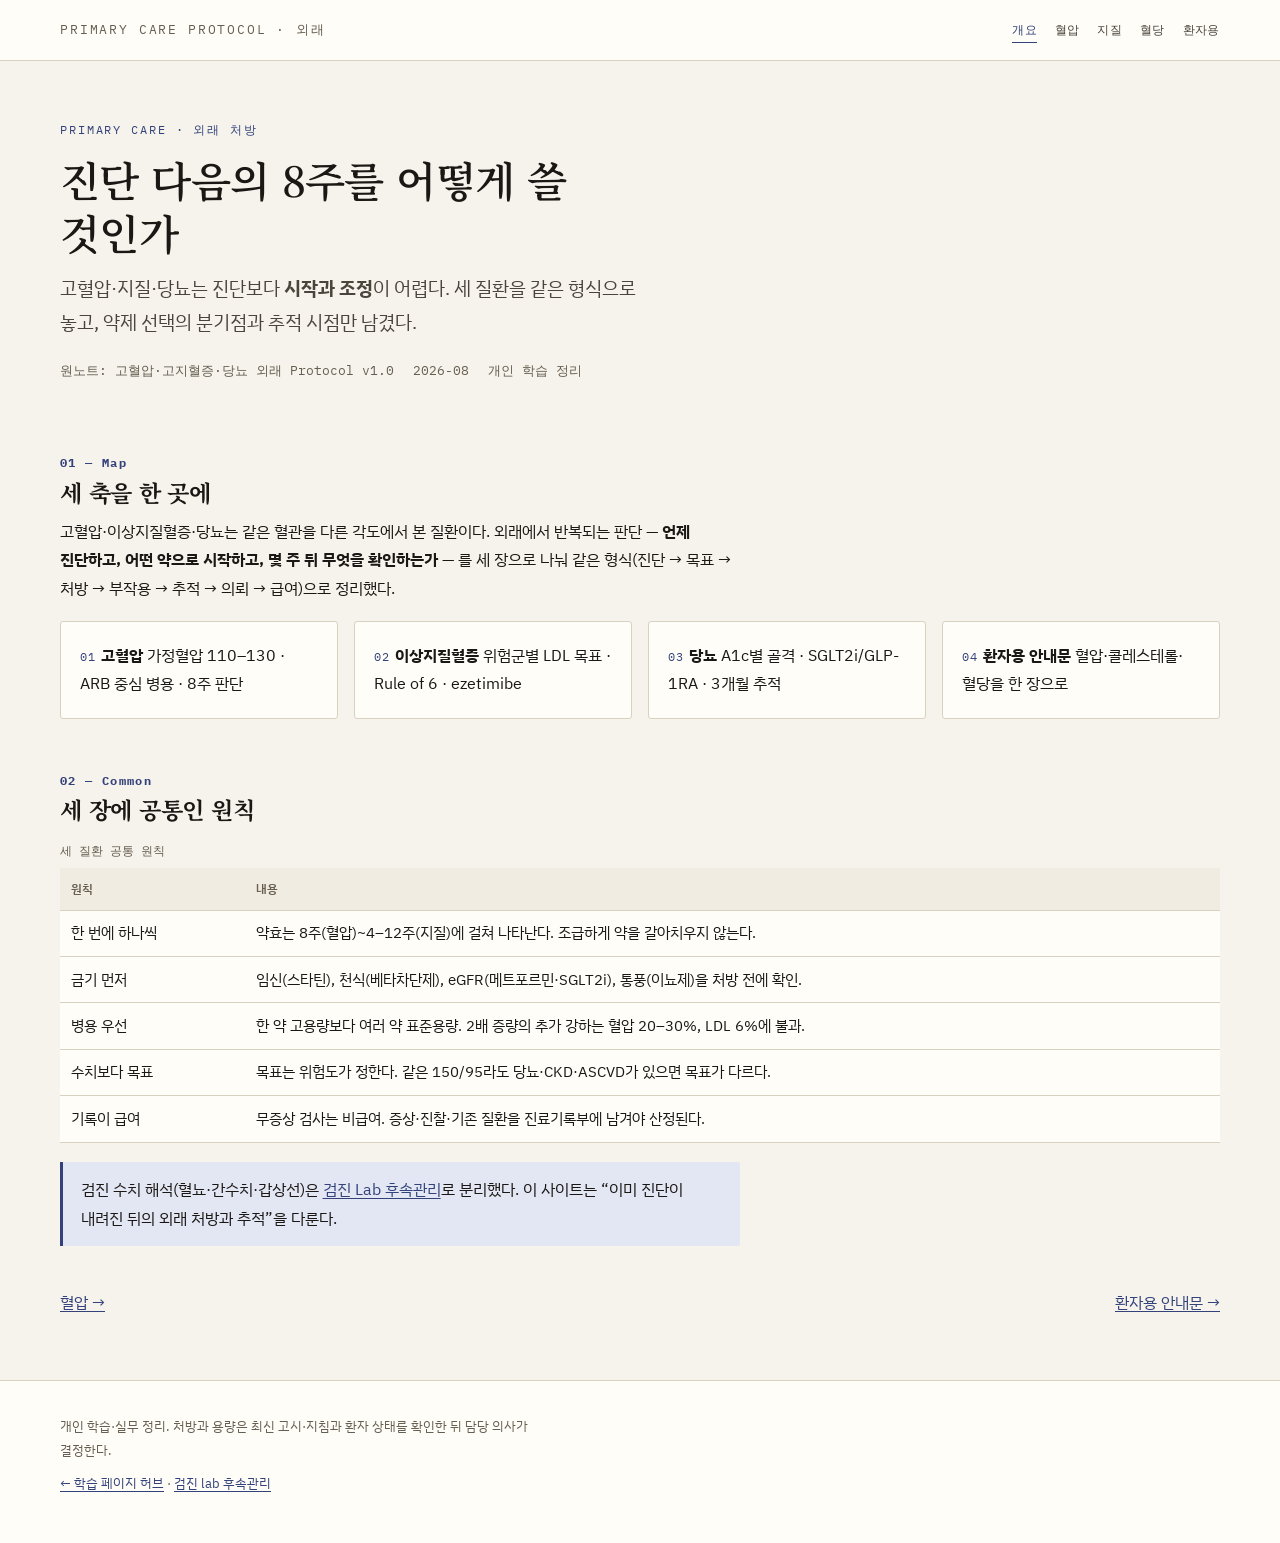
==== index.html @ f89b382a "feat: 외래 프로토콜 사이트 (혈압·지질·혈당·환자용 안내문) 원노트 외래 Protocol 3종 + 환자용 안내문 v1.2 를 장별로 정리. styles 는 lab-follow" ====
<!DOCTYPE html>
<html lang="ko">
<head>
<meta charset="utf-8">
<meta name="viewport" content="width=device-width, initial-scale=1">
<title>외래 프로토콜 — 고혈압·지질·당뇨</title>
<meta name="description" content="일차진료 외래에서 반복되는 고혈압·이상지질혈증·당뇨의 진단, 처방, 부작용 대처, 추적 타임라인을 정리한 개인 실무 노트.">
<meta property="og:title" content="외래 프로토콜 — 고혈압·지질·당뇨">
<meta property="og:description" content="일차진료 외래에서 반복되는 고혈압·이상지질혈증·당뇨의 진단, 처방, 부작용 대처, 추적 타임라인을 정리한 개인 실무 노트.">
<meta property="og:type" content="website">
<link rel="preconnect" href="https://fonts.googleapis.com">
<link rel="preconnect" href="https://fonts.gstatic.com" crossorigin>
<link href="https://fonts.googleapis.com/css2?family=IBM+Plex+Mono:wght@400;500&family=IBM+Plex+Sans+KR:wght@400;500;600&family=Noto+Serif+KR:wght@600&display=swap" rel="stylesheet">
<link rel="stylesheet" href="styles/tokens.css">
<link rel="stylesheet" href="styles/site.css">
<link rel="stylesheet" href="styles/theme.css">
</head>
<body>

<header class="masthead">
  <div class="wrap">
    <a class="brand" href="index.html">Primary Care Protocol · 외래</a>
    <nav class="nav" aria-label="장 이동">
      <a href="index.html" aria-current="page">개요</a>
      <a href="hypertension.html">혈압</a>
      <a href="lipid.html">지질</a>
      <a href="diabetes.html">혈당</a>
      <a href="handout.html">환자용</a>
    </nav>
  </div>
</header>

<main>
  <div class="wrap">

    <div class="hero">
      <p class="eyebrow">Primary care · 외래 처방</p>
      <h1>진단 다음의 8주를 어떻게 쓸 것인가</h1>
      <p class="lede">고혈압·지질·당뇨는 진단보다 <strong>시작과 조정</strong>이 어렵다. 세 질환을 같은 형식으로 놓고, 약제 선택의 분기점과 추적 시점만 남겼다.</p>
      <div class="meta"><span>원노트: 고혈압·고지혈증·당뇨 외래 Protocol v1.0</span><span>2026-08</span><span>개인 학습 정리</span></div>
    </div>


    <section aria-labelledby="s-map">
      <h2 id="s-map"><span class="num">01 — Map</span>세 축을 한 곳에</h2>
      <p>고혈압·이상지질혈증·당뇨는 같은 혈관을 다른 각도에서 본 질환이다. 외래에서 반복되는 판단
        — <strong>언제 진단하고, 어떤 약으로 시작하고, 몇 주 뒤 무엇을 확인하는가</strong> — 를
        세 장으로 나눠 같은 형식(진단 → 목표 → 처방 → 부작용 → 추적 → 의뢰 → 급여)으로 정리했다.</p>

      <div class="card-grid">
        <a class="card" href="hypertension.html">
          <span class="k">01</span>
          <b>고혈압</b>
          <span>가정혈압 110–130 · ARB 중심 병용 · 8주 판단</span>
        </a>
        <a class="card" href="lipid.html">
          <span class="k">02</span>
          <b>이상지질혈증</b>
          <span>위험군별 LDL 목표 · Rule of 6 · ezetimibe</span>
        </a>
        <a class="card" href="diabetes.html">
          <span class="k">03</span>
          <b>당뇨</b>
          <span>A1c별 골격 · SGLT2i/GLP-1RA · 3개월 추적</span>
        </a>
        <a class="card" href="handout.html">
          <span class="k">04</span>
          <b>환자용 안내문</b>
          <span>혈압·콜레스테롤·혈당을 한 장으로</span>
        </a>
      </div>
    </section>

    <section aria-labelledby="s-common">
      <h2 id="s-common"><span class="num">02 — Common</span>세 장에 공통인 원칙</h2>
      <div class="tbl-wrap">
        <table>
          <caption>세 질환 공통 원칙</caption>
          <thead><tr><th>원칙</th><th>내용</th></tr></thead>
          <tbody>
            <tr><td>한 번에 하나씩</td><td>약효는 8주(혈압)~4–12주(지질)에 걸쳐 나타난다. 조급하게 약을 갈아치우지 않는다.</td></tr>
            <tr><td>금기 먼저</td><td>임신(스타틴), 천식(베타차단제), eGFR(메트포르민·SGLT2i), 통풍(이뇨제)을 처방 전에 확인.</td></tr>
            <tr><td>병용 우선</td><td>한 약 고용량보다 여러 약 표준용량. 2배 증량의 추가 강하는 혈압 20–30%, LDL 6%에 불과.</td></tr>
            <tr><td>수치보다 목표</td><td>목표는 위험도가 정한다. 같은 150/95라도 당뇨·CKD·ASCVD가 있으면 목표가 다르다.</td></tr>
            <tr><td>기록이 급여</td><td>무증상 검사는 비급여. 증상·진찰·기존 질환을 진료기록부에 남겨야 산정된다.</td></tr>
          </tbody>
        </table>
      </div>
      <p class="note">검진 수치 해석(혈뇨·간수치·갑상선)은 <a href="https://kimhs950627.github.io/lab-followup/">검진 Lab 후속관리</a>로 분리했다.
        이 사이트는 “이미 진단이 내려진 뒤의 외래 처방과 추적”을 다룬다.</p>
    </section>

    <div class="pager">
      <a href="hypertension.html">혈압 →</a>
      <a href="handout.html">환자용 안내문 →</a>
    </div>
  </div>
</main>

<footer class="site">
  <div class="wrap">
    <p>개인 학습·실무 정리. 처방과 용량은 최신 고시·지침과 환자 상태를 확인한 뒤 담당 의사가 결정한다.</p>
    <p><a href="https://kimhs950627.github.io/">← 학습 페이지 허브</a> · <a href="https://kimhs950627.github.io/lab-followup/">검진 lab 후속관리</a></p>
  </div>
</footer>
</body>
</html>
---- styles/tokens.css ----
:root {
  --paper: #f6f3ec;
  --paper-2: #fffdf8;
  --ink: #1a1714;
  --ink-2: #4a443b;
  --muted: #665e50;
  --rule: #d9d1c0;
  --accent: #0f5f63;
  --accent-soft: #dcebea;
  --warn: #9c3d1d;
  --warn-soft: #f4e2d9;
  --ok: #3d6b3a;
  --font: "IBM Plex Sans KR", "Pretendard", "Apple SD Gothic Neo", system-ui, sans-serif;
  --mono: "IBM Plex Mono", ui-monospace, SFMono-Regular, Menlo, monospace;
  --serif: "Noto Serif KR", Georgia, serif;

  --step-0: 1rem;
  --step-1: 1.18rem;
  --step-2: 1.45rem;
  --step-3: 1.9rem;
  --step-4: 2.6rem;

  --gap: 1.5rem;
  --pad: clamp(1.75rem, 5vw, 2.75rem);
  --measure: 68ch;
}
---- styles/site.css ----
*,
*::before,
*::after { box-sizing: border-box; }

html { -webkit-text-size-adjust: 100%; }

body {
  margin: 0;
  background: var(--paper);
  color: var(--ink);
  font-family: var(--font);
  font-size: var(--step-0);
  line-height: 1.78;
  word-break: keep-all;
  line-break: strict;
  overflow-wrap: break-word;
  hyphens: none;
}

a { color: var(--accent); text-underline-offset: 0.2em; }
a:hover { color: var(--warn); }

.wrap {
  max-width: 78rem;
  margin: 0 auto;
  padding: 0 var(--pad);
}

/* ── 머리 ─────────────────────────────── */
.masthead {
  border-bottom: 1px solid var(--rule);
  background: var(--paper-2);
}
.masthead .wrap {
  display: flex;
  flex-wrap: wrap;
  align-items: baseline;
  justify-content: space-between;
  gap: 0.75rem;
  padding-top: 1.1rem;
  padding-bottom: 1.1rem;
}
.brand {
  font-family: var(--mono);
  font-size: 0.82rem;
  letter-spacing: 0.14em;
  text-transform: uppercase;
  color: var(--muted);
  text-decoration: none;
}
.nav { display: flex; flex-wrap: wrap; gap: 1.1rem; }
.nav a {
  font-family: var(--mono);
  font-size: 0.78rem;
  letter-spacing: 0.04em;
  color: var(--ink-2);
  text-decoration: none;
  border-bottom: 1px solid transparent;
  padding-bottom: 2px;
}
.nav a:hover,
.nav a[aria-current="page"] { border-bottom-color: var(--accent); color: var(--accent); }

/* ── 표제 ─────────────────────────────── */
.hero { padding: clamp(2rem, 6vw, 3.6rem) 0 1.2rem; }
.eyebrow {
  font-family: var(--mono);
  font-size: 0.74rem;
  letter-spacing: 0.16em;
  text-transform: uppercase;
  color: var(--accent);
  margin: 0 0 0.8rem;
}
h1 {
  font-family: var(--serif);
  font-weight: 600;
  font-size: clamp(1.9rem, 4.6vw, var(--step-4));
  line-height: 1.28;
  letter-spacing: -0.015em;
  margin: 0 0 0.8rem;
  max-width: 24ch;
}
.lede { font-size: var(--step-1); color: var(--ink-2); max-width: 56ch; margin: 0; }
.meta {
  margin-top: 1.2rem;
  font-family: var(--mono);
  font-size: 0.82rem;
  color: var(--muted);
  display: flex;
  flex-wrap: wrap;
  gap: 0.4rem 1.2rem;
}

/* ── 본문 ─────────────────────────────── */
main { padding-bottom: 4rem; }

section { margin-top: clamp(2.2rem, 5vw, 3.4rem); }
h2 {
  font-family: var(--serif);
  font-size: var(--step-2);
  line-height: 1.35;
  margin: 0 0 0.4rem;
  letter-spacing: -0.01em;
}
h2 .num {
  font-family: var(--mono);
  font-size: 0.72rem;
  letter-spacing: 0.12em;
  color: var(--accent);
  display: block;
  margin-bottom: 0.35rem;
}
h3 { font-size: var(--step-1); margin: 1.8rem 0 0.4rem; }
p { margin: 0.55rem 0; max-width: var(--measure); }
ul, ol { max-width: var(--measure); padding-left: 1.15rem; margin: 0.5rem 0; }
li { margin: 0.28rem 0; }
li::marker { color: var(--accent); }
strong { font-weight: 650; }
small { color: var(--muted); }

.card-grid {
  display: grid;
  grid-template-columns: repeat(auto-fit, minmax(15rem, 1fr));
  gap: 1rem;
  margin-top: 1.2rem;
}
.card {
  display: block;
  background: var(--paper-2);
  border: 1px solid var(--rule);
  border-radius: 3px;
  padding: 1.15rem 1.2rem 1.25rem;
  text-decoration: none;
  color: inherit;
  transition: border-color 140ms ease, transform 140ms ease;
}
.card:hover { border-color: var(--accent); transform: translateY(-2px); }
.card .k {
  font-family: var(--mono);
  font-size: 0.72rem;
  letter-spacing: 0.1em;
  color: var(--accent);
  text-transform: uppercase;
}
.card h3 { margin: 0.3rem 0 0.35rem; font-size: var(--step-1); }
.card p { font-size: 0.92rem; color: var(--ink-2); margin: 0; }

/* ── 도해 ─────────────────────────────── */
figure.flow {
  margin: 1.4rem 0 0;
  background: var(--paper-2);
  border: 1px solid var(--rule);
  border-radius: 3px;
  padding: 1rem 0.6rem 0.6rem;
}
figure.flow svg { width: 100%; height: auto; display: block; }
figure.flow figcaption {
  font-family: var(--mono);
  font-size: 0.72rem;
  color: var(--muted);
  padding: 0.35rem 0.8rem 0.2rem;
}
svg text { font-family: var(--font); }

/* ── 표 ───────────────────────────────── */
.tbl-wrap { overflow-x: auto; margin: 1rem 0 0; }
table {
  border-collapse: collapse;
  width: 100%;
  min-width: 0;
  background: var(--paper-2);
  font-size: 0.92rem;
}
caption {
  text-align: left;
  font-family: var(--mono);
  font-size: 0.72rem;
  color: var(--muted);
  padding-bottom: 0.4rem;
}
th, td { border-bottom: 1px solid var(--rule); padding: 0.6rem 0.7rem; text-align: left; vertical-align: top; }
th { font-size: 0.78rem; letter-spacing: 0.02em; color: var(--muted); font-weight: 600; background: #f1ece1; }

/* ── 강조 상자 ────────────────────────── */
.note {
  border-left: 3px solid var(--accent);
  background: var(--accent-soft);
  padding: 0.85rem 1.1rem;
  margin: 1.2rem 0;
  border-radius: 0 2px 2px 0;
  max-width: var(--measure);
}
.note.warn { border-left-color: var(--warn); background: var(--warn-soft); }
.note p { margin: 0.25rem 0; }
.note .label {
  font-family: var(--mono);
  font-size: 0.76rem;
  letter-spacing: 0.1em;
  text-transform: uppercase;
  color: var(--ink-2);
  display: block;
  margin-bottom: 0.3rem;
}

.kv { display: grid; grid-template-columns: max-content 1fr; gap: 0.3rem 1.1rem; margin: 0.8rem 0; }
.kv dt { font-family: var(--mono); font-size: 0.76rem; color: var(--muted); }
.kv dd { margin: 0; }

.src {
  font-family: var(--mono);
  font-size: 0.74rem;
  color: var(--muted);
  margin-top: 1.4rem;
  padding-top: 0.7rem;
  border-top: 1px dashed var(--rule);
  max-width: var(--measure);
}

footer.site {
  border-top: 1px solid var(--rule);
  padding: 1.6rem 0 2.4rem;
  font-size: 0.84rem;
  color: var(--muted);
  background: var(--paper-2);
}
footer.site p { max-width: 62ch; }
.pager { display: flex; flex-wrap: wrap; gap: 1rem; justify-content: space-between; margin-top: 2.6rem; }

@media (prefers-reduced-motion: reduce) {
  * { transition: none !important; animation: none !important; }
}

@media (max-width: 520px) {
  table { font-size: 0.86rem; }
  th, td { padding: 0.5rem 0.45rem; }
  .kv { grid-template-columns: 1fr; gap: 0.15rem; }
  .kv dt { margin-top: 0.4rem; }
}

/* 도해는 좁은 화면에서 글자가 뭉개지므로 가로 스크롤을 허용한다 */
figure.flow { overflow-x: auto; }
@media (max-width: 640px) {
  figure.flow svg { min-width: 40rem; }
  figure.flow figcaption::before {
    content: "옆으로 넘겨 볼 수 있다 · ";
    color: var(--accent);
  }
}
---- styles/theme.css ----
:root{--accent:#33427a;--accent-soft:#e3e6f3;--warn:#8a3b12;--warn-soft:#f5e3d6;}
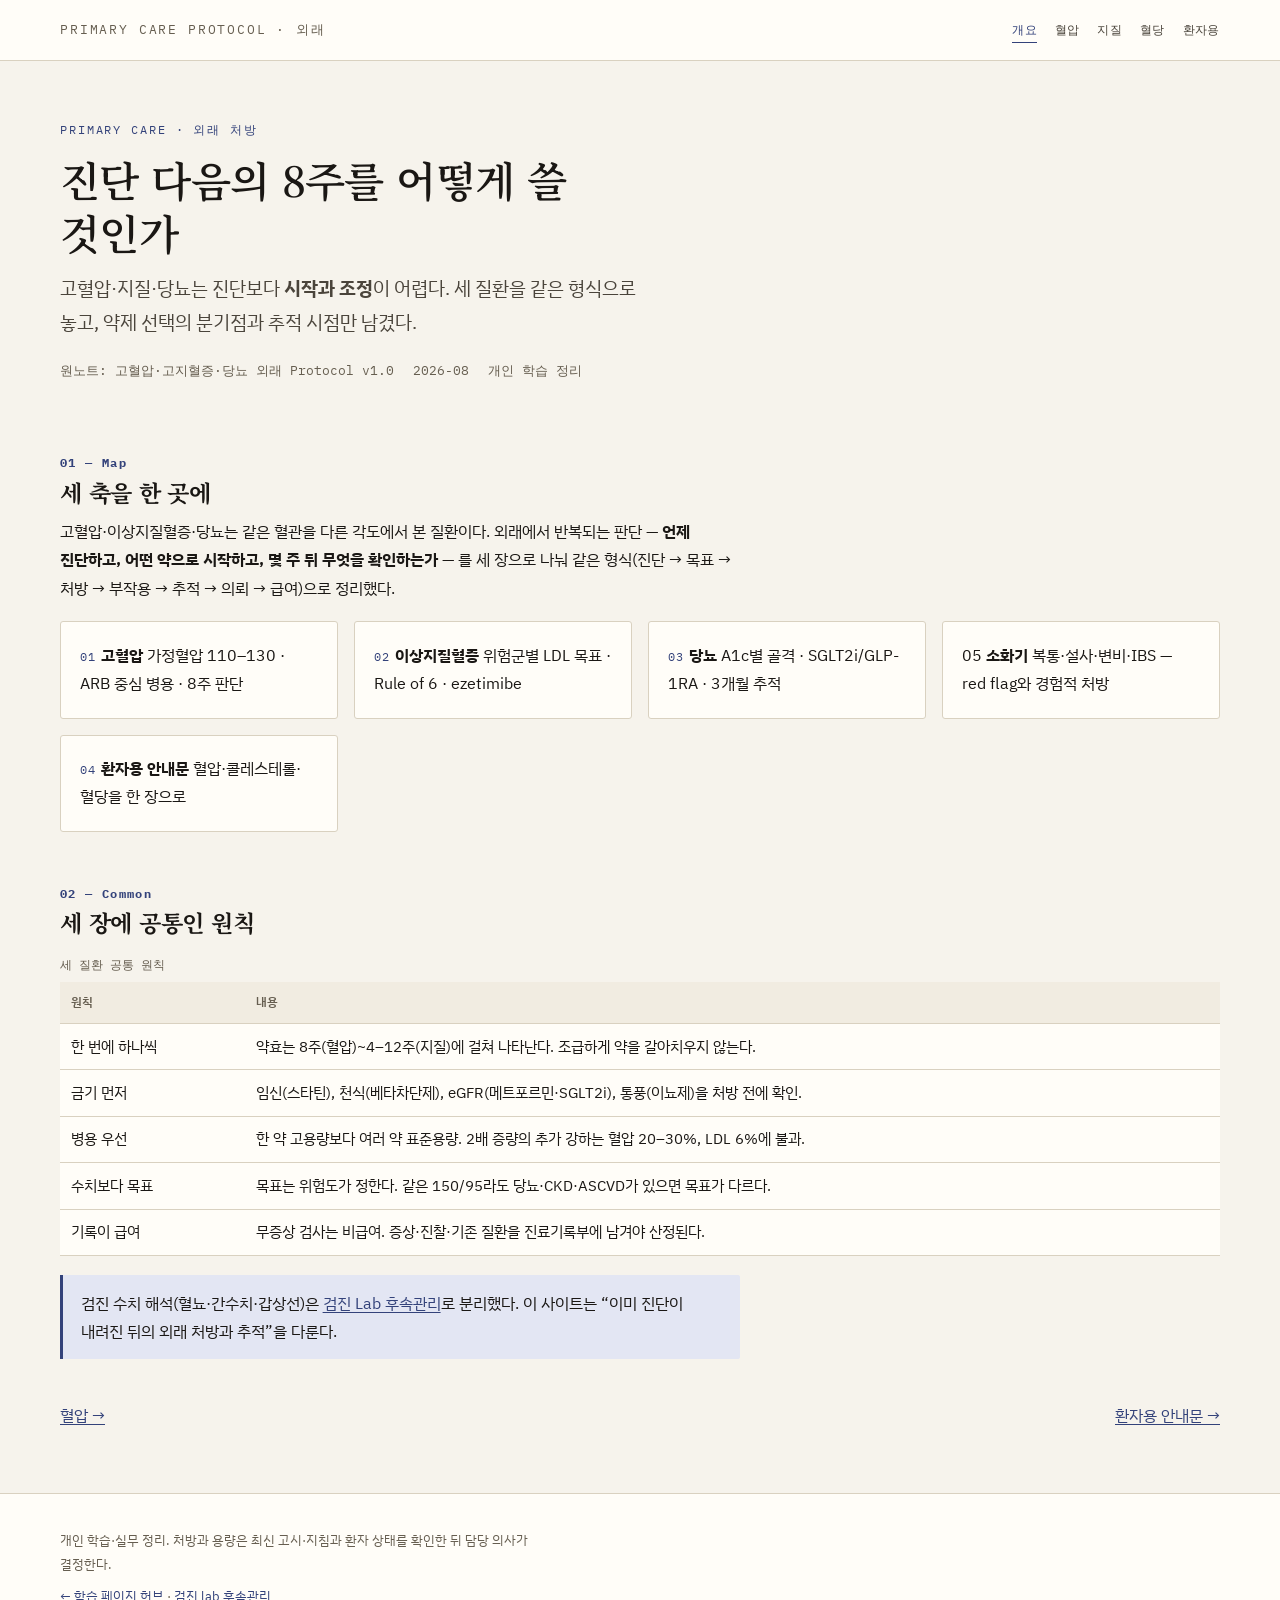
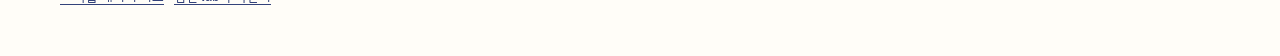
==== commit c31ef2bd: "feat(onenote): 일차의료 소화기 약속처방 장 추가 (v1.2)" ====
--- a/index.html
+++ b/index.html
@@ -63,6 +63,11 @@
           <b>당뇨</b>
           <span>A1c별 골격 · SGLT2i/GLP-1RA · 3개월 추적</span>
         </a>
+        <a class="card" href="gi.html">
+          <span class="num">05</span>
+          <b>소화기</b>
+          <span>복통·설사·변비·IBS — red flag와 경험적 처방</span>
+        </a>
         <a class="card" href="handout.html">
           <span class="k">04</span>
           <b>환자용 안내문</b>
